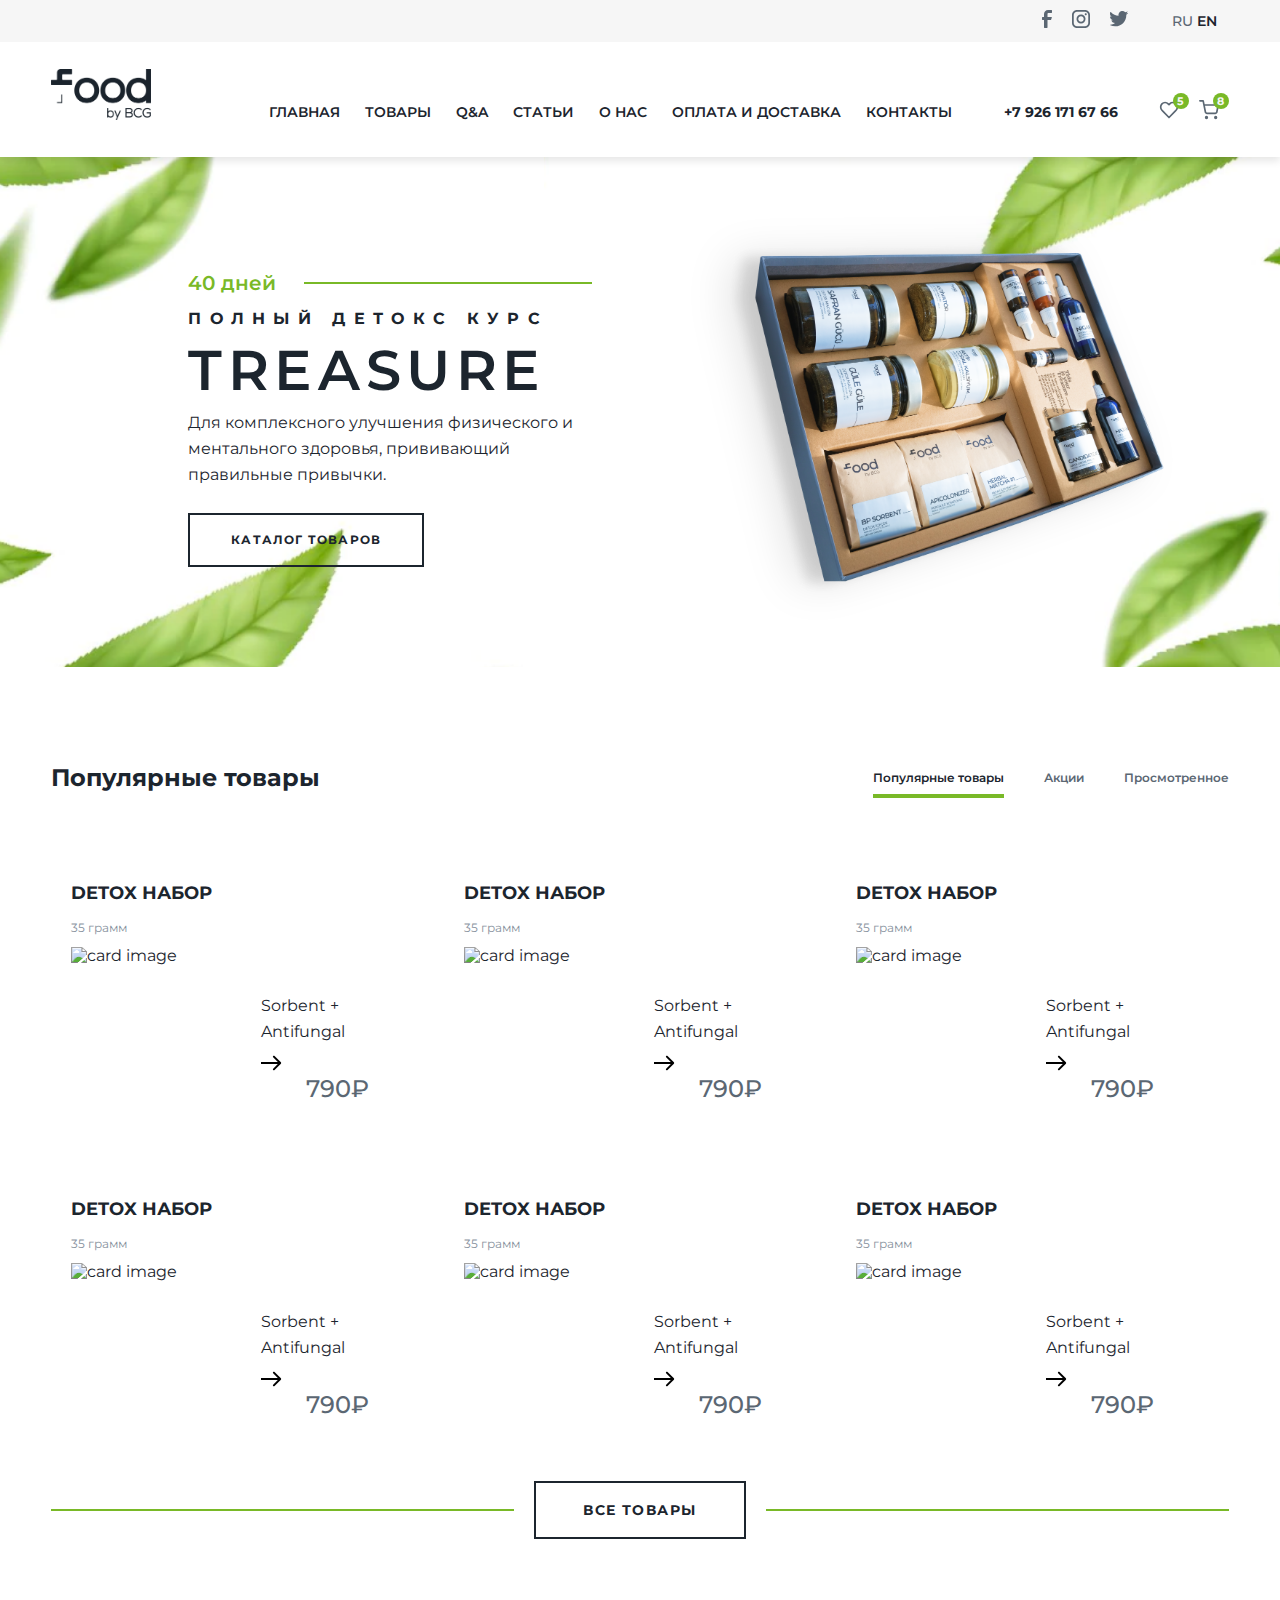
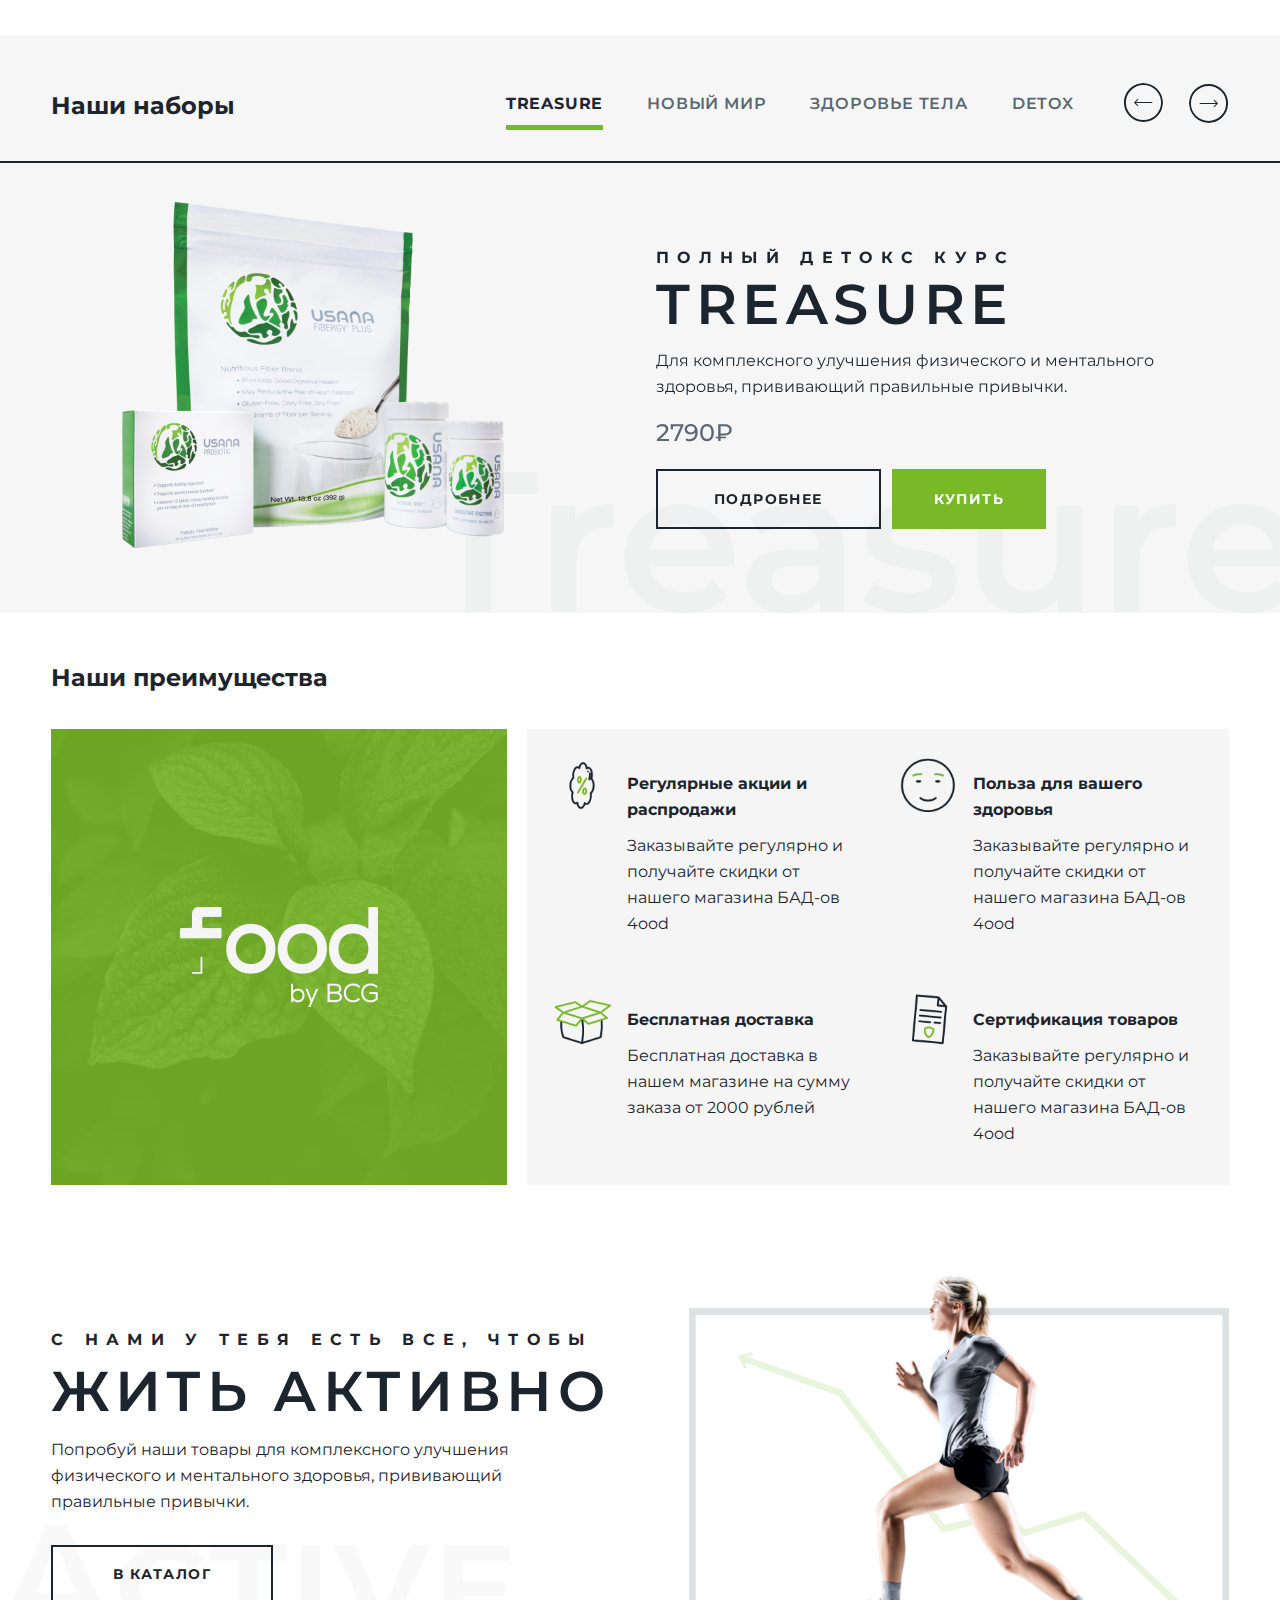
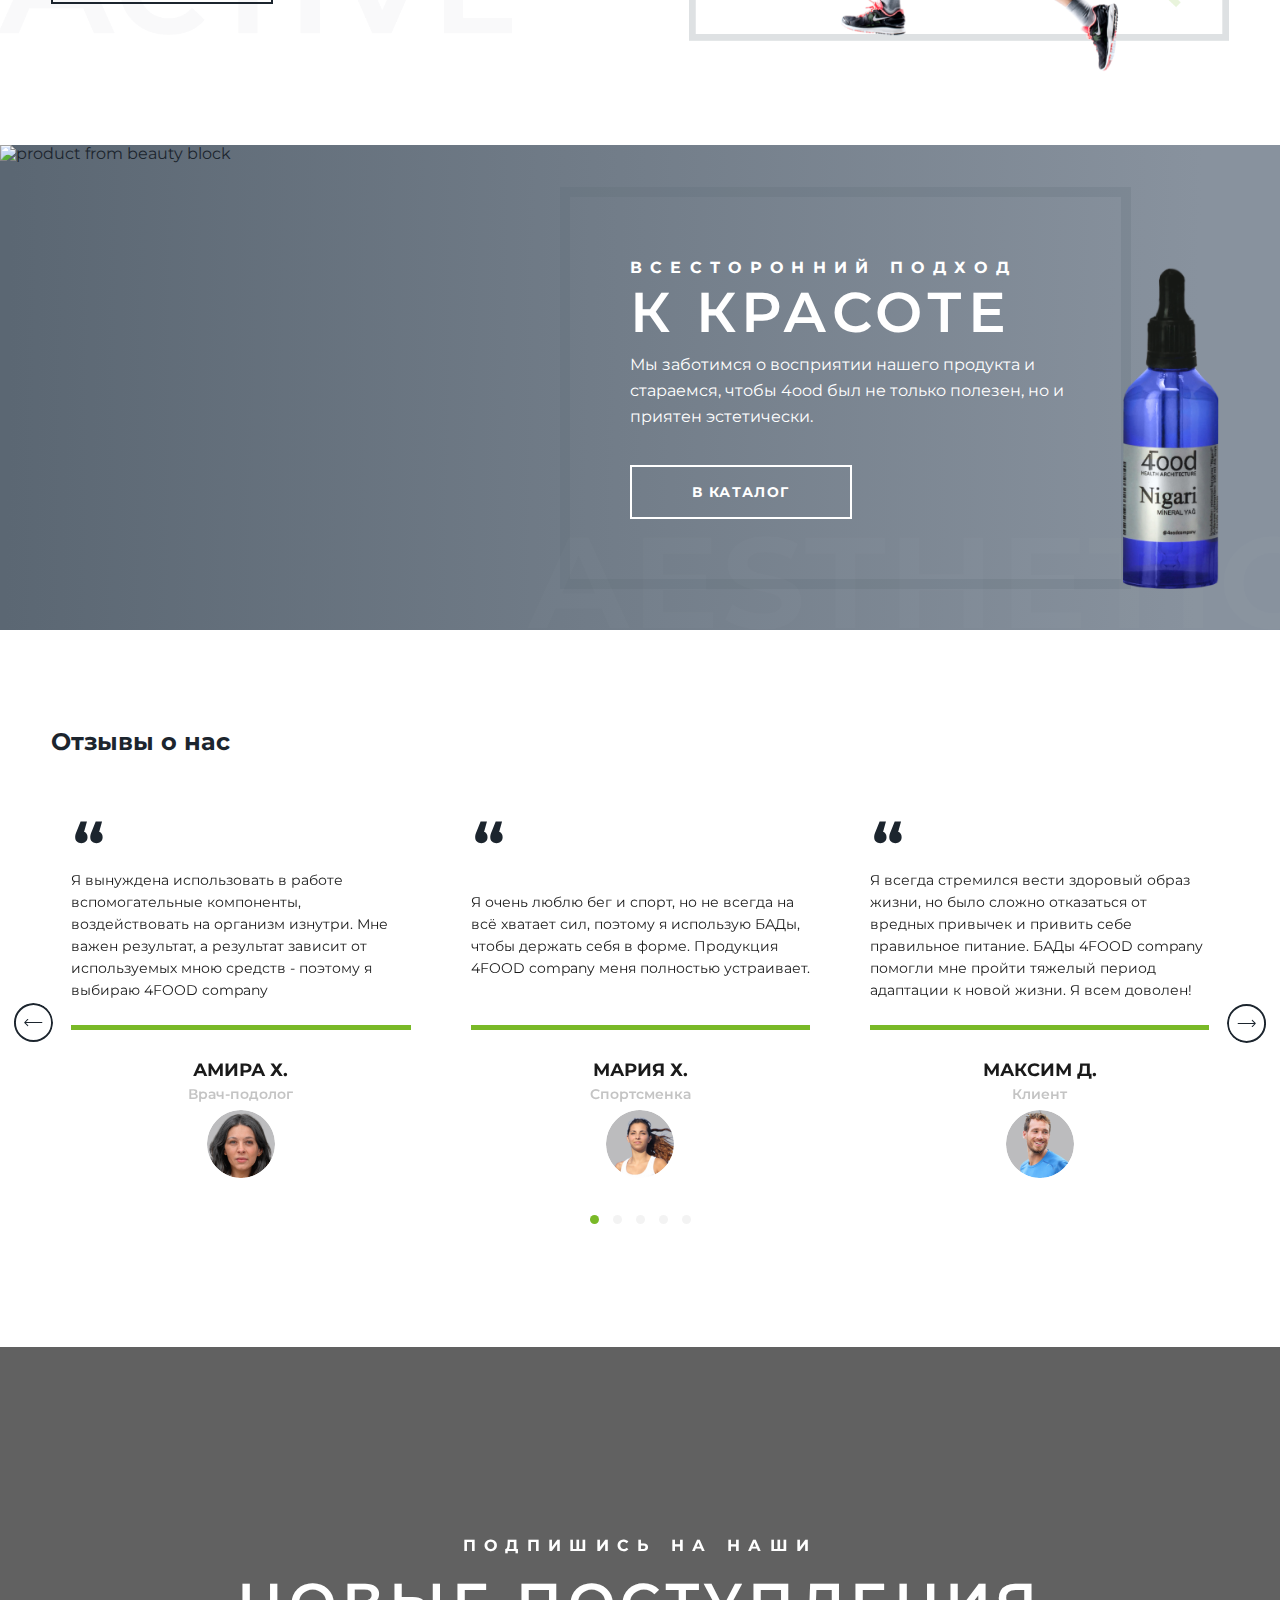
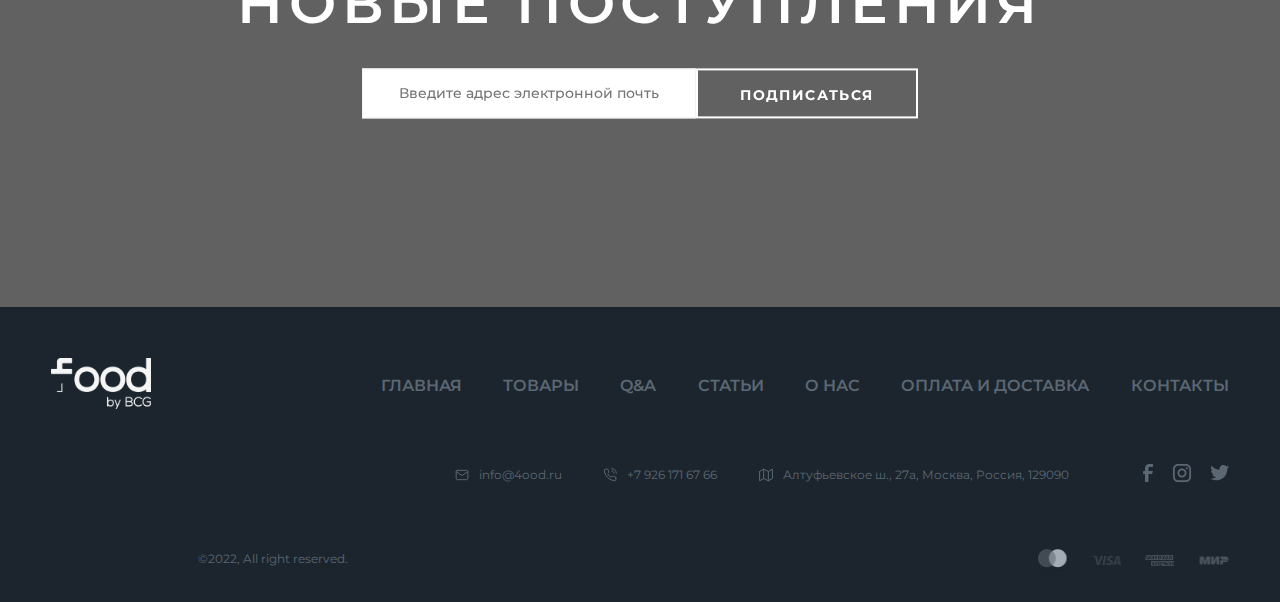
==== index.html @ f8eb6ac7 "Add files via upload" ====
<!DOCTYPE html>
<html lang="ru">

<head>
  <meta charset="UTF-8">
  <meta http-equiv="X-UA-Compatible" content="IE=edge">
  <meta name="viewport" content="width=device-width, initial-scale=1.0">
  <title>Food by BCG</title>
  <link rel="icon" href="img/icon-eco-food.png" type="image/png">
  <link rel="preconnect" href="https://fonts.googleapis.com">
  <link rel="preconnect" href="https://fonts.gstatic.com" crossorigin>
  <link href="https://fonts.googleapis.com/css2?family=Montserrat:wght@400;500;600;700&display=swap" rel="stylesheet">
  <link rel="stylesheet" href="css/swiper-bundle.min.css">
  <link rel="stylesheet" href="css/style.css">
  <link rel="stylesheet" href="css/simplebar.css">

  <!-- <script src="js/index.js" type="module"></script> -->
</head>

<body>
  <header class="header">

    <div class="header__top">
      <div class="container top-container">
        <div class="media-block">
          <a href="https://www.facebook.com">
            <img src="img/facebook-icon.svg" alt="facebook-icon" class="media-icon">
          </a>
          <a href="https://www.instagram.com">
            <img src="img/instagram-icon.svg" alt="instagram-icon" class="media-icon">
          </a>
          <a href="https://twitter.com">
            <img src="img/twitter-icon.svg" alt="twitter-icon" class="media-icon">
          </a>
        </div>

        <div class="lang-block">
          <span class="ru-lang">Ru</span>
          <span class="en-lang">EN</span>
        </div>
      </div>
    </div>
    <!-- /.header__top -->

    <div class="container header__bottom">
      <a href="./index.html" class="header__logo-link">
        <img src="img/logo.png" alt="Logo" class="header__logo">
      </a>

      <ul class="header__menu menu">
        <li class="menu__item">Главная</li>
        <li class="menu__item">Товары</li>
        <li class="menu__item">Q&A</li>
        <li class="menu__item">Статьи</li>
        <li class="menu__item">О нас</li>
        <li class="menu__item">Оплата и доставка</li>
        <li class="menu__item">Контакты</li>
      </ul>

      <a href="tel:+79261716766" class="header__number">+7 926 171 67 66</a>

      <div class="header__icon-block">
        <div class="notification-block">
          <span class="notification">5</span>
          <svg class="heart-icon" width="24" height="24">
            <use xlink:href="img/icons.svg#heart-icon"></use>
          </svg>
        </div>

        <div class="notification-block notif-cart">
          <span class="notification">8</span>
          <svg class="cart-icon" width="24" height="24">
            <use xlink:href="img/icons.svg#cart-icon"></use>
          </svg>

          <!-- cart-details were here -->
        </div>
      </div>
      <!-- /.header__bottom -->
    </div>

    <div class="cart-details">
      <div class="cart-wrapper">
        <div class="cart-details__header card-top">
          <div class="card-top__wrapper">
            <img src="img/cart-icon-black.svg" alt="Cart icon black">
            <h1 class="card-top__title">Корзина</h1>
          </div>
          <img src="img/close.svg" alt="Close button" class="card-top__close">
        </div>
        <!-- /.card-top -->
        <div class="cart-details__line"></div>
      </div>

      <div class="cart-details__list cart-list">

        <div class="cart-list__item cart-item">
          <div class="cart-container">
            <div class="img-text-wrapper">
              <div class="cart-item__image"><img src="img/cart-details-img.jpg" alt="selected product image">
              </div>
              <div class="cart-item__info">
                <div class="cart-text-wrapper">
                  <h2 class="cart-item__title">Detox набор</h2>
                  <h3 class="cart-item__text">Sorbent + Antifungal</h3>
                </div>
                <div class="cart-item__counter">
                  <button class="counter-button counter-minus"><img src="img/minus.svg" alt="minus"></button>
                  <span class="counter">1</span>
                  <button class="counter-button counter-plus"><img src="img/plus.svg" alt="plus"></button>
                </div>
              </div>
            </div>
            <div class="cart-item__block">
              <img src="img/wastebasket.svg" alt="wastebasket icon" class="delete-btn">
              <span class="cart-item__price">790₽</span>
            </div>
          </div>
        </div>

        <div class="cart-list__item cart-item">
          <div class="cart-container">
            <div class="img-text-wrapper">
              <div class="cart-item__image"><img src="img/cart-details-img.jpg" alt="selected product image">
              </div>
              <div class="cart-item__info">
                <div class="cart-text-wrapper">
                  <h2 class="cart-item__title">Вечерний чай Aksam detox</h2>
                  <h3 class="cart-item__text">Сбор на основе сенны, с мягким слабительным действием,
                    направленным
                    на
                    предотвращение вздутия и запоров.</h3>
                </div>
                <div class="cart-item__counter">
                  <button class="counter-button counter-minus"><img src="img/minus.svg" alt="minus"></button>
                  <span class="counter">1</span>
                  <button class="counter-button counter-plus"><img src="img/plus.svg" alt="plus"></button>
                </div>
              </div>
            </div>
            <div class="cart-item__block">
              <img src="img/wastebasket.svg" alt="wastebasket icon" class="delete-btn">
              <span class="cart-item__price">790₽</span>
            </div>
          </div>
        </div>

        <div class="cart-list__item cart-item">
          <div class="cart-container">
            <div class="img-text-wrapper">
              <div class="cart-item__image"><img src="img/cart-details-img.jpg" alt="selected product image">
              </div>
              <div class="cart-item__info">
                <div class="cart-text-wrapper">
                  <h2 class="cart-item__title">Detox набор</h2>
                  <h3 class="cart-item__text">Sorbent + Antifungal</h3>
                </div>
                <div class="cart-item__counter">
                  <button class="counter-button counter-minus"><img src="img/minus.svg" alt="minus"></button>
                  <span class="counter">1</span>
                  <button class="counter-button counter-plus"><img src="img/plus.svg" alt="plus"></button>
                </div>
              </div>
            </div>
            <div class="cart-item__block">
              <img src="img/wastebasket.svg" alt="wastebasket icon" class="delete-btn">
              <span class="cart-item__price">790₽</span>
            </div>
          </div>
        </div>

        <div class="cart-list__item cart-item">
          <div class="cart-container">
            <div class="img-text-wrapper">
              <div class="cart-item__image"><img src="img/cart-details-img.jpg" alt="selected product image">
              </div>
              <div class="cart-item__info">
                <div class="cart-text-wrapper">
                  <h2 class="cart-item__title">Detox набор</h2>
                  <h3 class="cart-item__text">Sorbent + Antifungal</h3>
                </div>
                <div class="cart-item__counter">
                  <button class="counter-button counter-minus"><img src="img/minus.svg" alt="minus"></button>
                  <span class="counter">1</span>
                  <button class="counter-button counter-plus"><img src="img/plus.svg" alt="plus"></button>
                </div>
              </div>
            </div>
            <div class="cart-item__block">
              <img src="img/wastebasket.svg" alt="wastebasket icon" class="delete-btn">
              <span class="cart-item__price">790₽</span>
            </div>
          </div>
        </div>

        <div class="cart-list__item cart-item">
          <div class="cart-container">
            <div class="img-text-wrapper">
              <div class="cart-item__image"><img src="img/cart-details-img.jpg" alt="selected product image">
              </div>
              <div class="cart-item__info">
                <div class="cart-text-wrapper">
                  <h2 class="cart-item__title">Detox набор</h2>
                  <h3 class="cart-item__text">Sorbent + Antifungal</h3>
                </div>
                <div class="cart-item__counter">
                  <button class="counter-button counter-minus"><img src="img/minus.svg" alt="minus"></button>
                  <span class="counter">1</span>
                  <button class="counter-button counter-plus"><img src="img/plus.svg" alt="plus"></button>
                </div>
              </div>
            </div>
            <div class="cart-item__block">
              <img src="img/wastebasket.svg" alt="wastebasket icon" class="delete-btn">
              <span class="cart-item__price">790₽</span>
            </div>
          </div>
        </div>

      </div>
      <!-- /.card-details__list -->

      <div class="cart-wrapper cart-bottom">
        <div class="cart-bottom__wrapper">
          <span class="cart-bottom__sum">Сумма</span>
          <span class="cart-bottom__sum-count">1580₽</span>
        </div>
        <button class="cart-bottom__btn order-btn">Оформить заказ</button>
        <button class="cart-bottom__btn cart-btn">Корзина</button>
        <div class="cart-bottom__note-wrapper">
          <img src="img/box-icon.svg" alt="box icon">
          <p class="cart-note">Добавьте товаров еще на <b>420₽</b> и Вам станет доступна <b>бесплатная
              доставка</b></p>
        </div>
      </div>

    </div>
    <!-- /.cart-details -->
  </header>

  <section class="top-banner">
    <div class="container">
      <div class="top-banner__container">
        <div class="top-banner__info banner-info">
          <div class="banner-info__wrapper">
            <div class="banner-info__days">40 дней</div>
            <div class="banner-info__line"></div>
          </div>
          <h2 class="banner-info__subtitle subtitle">Полный детокс курс</h2>
          <h1 class="banner-info__title main-title">TREASURE</h1>
          <p class="banner-info__descrip description">Для комплексного улучшения физического и ментального здоровья,
            прививающий
            правильные привычки.</p>
          <a href="#" class="banner-info__btn">Каталог товаров</a>
        </div>
        <div class="top-banner__image"></div>
      </div>
    </div>

  </section>
  <!-- /.top-banner -->

  <section class="products">
    <div class="container">
      <div class="products-title-wrapper">
        <h1 class="products__title title">Популярные товары</h1>

        <ul class="products__filter-list">
          <li class="filter-item filter-item_active">Популярные товары</li>
          <li class="filter-item">Акции</li>
          <li class="filter-item">Просмотренное</li>
        </ul>
      </div>
      <div class="products__card-block">

        <div class="card">
          <a href="./product-list.html" class="card__link"></a>
          <div class="card-title-wrapper">
            <div class="card__title">Detox набор</div>
            <div class="card__label">TOP</div>
          </div>
          <span class="weight">35 грамм</span>
          <div class="card-main-wrapper">
            <div class="card__image"><img src="img/cart-details-img.jpg" alt="card image"></div>
            <div class="card-descrip-wrapper">
              <span class="card__descrip">Sorbent + Antifungal</span>
              <svg class="product-arrow" width="21" height="16">
                <use xlink:href="img/icons.svg#product-arrow"></use>
              </svg>
              <span class="card__price price">790₽</span>
            </div>
          </div>
        </div>

        <div class="card">
          <a href="#" class="card__link"></a>
          <div class="card-title-wrapper">
            <div class="card__title">Detox набор</div>
            <div class="card__label">TOP</div>
          </div>
          <div>
            <div>
              <span class="weight">35 грамм</span>
              <div class="card-main-wrapper">
                <div class="card__image"><img src="img/cart-details-img.jpg" alt="card image"></div>
                <div class="card-descrip-wrapper">
                  <span class="card__descrip">Sorbent + Antifungal</span>
                  <svg class="product-arrow" width="21" height="16">
                    <use xlink:href="img/icons.svg#product-arrow"></use>
                  </svg>
                  <span class="card__price price">790₽</span>
                </div>
              </div>
            </div>
          </div>
        </div>

        <div class="card">
          <a href="#" class="card__link"></a>
          <div class="card-title-wrapper">
            <div class="card__title">Detox набор</div>
            <div class="card__label">TOP</div>
          </div>
          <div>
            <span class="weight">35 грамм</span>
            <div class="card-main-wrapper">
              <div class="card__image"><img src="img/cart-details-img.jpg" alt="card image"></div>
              <div class="card-descrip-wrapper">
                <span class="card__descrip">Sorbent + Antifungal</span>
                <svg class="product-arrow" width="21" height="16">
                  <use xlink:href="img/icons.svg#product-arrow"></use>
                </svg>
                <span class="card__price price">790₽</span>
              </div>
            </div>
          </div>
        </div>

        <div class="card">
          <a href="#" class="card__link"></a>
          <div class="card-title-wrapper">
            <div class="card__title">Detox набор</div>
            <div class="card__label">TOP</div>
          </div>
          <div>
            <span class="weight">35 грамм</span>
            <div class="card-main-wrapper">
              <div class="card__image"><img src="img/cart-details-img.jpg" alt="card image"></div>
              <div class="card-descrip-wrapper">
                <span class="card__descrip">Sorbent + Antifungal</span>
                <svg class="product-arrow" width="21" height="16">
                  <use xlink:href="img/icons.svg#product-arrow"></use>
                </svg>
                <span class="card__price price">790₽</span>
              </div>
            </div>
          </div>
        </div>

        <div class="card">
          <a href="#" class="card__link"></a>
          <div class="card-title-wrapper">
            <div class="card__title">Detox набор</div>
            <div class="card__label">TOP</div>
          </div>
          <div>
            <span class="weight">35 грамм</span>
            <div class="card-main-wrapper">
              <div class="card__image"><img src="img/cart-details-img.jpg" alt="card image"></div>
              <div class="card-descrip-wrapper">
                <span class="card__descrip">Sorbent + Antifungal</span>
                <svg class="product-arrow" width="21" height="16">
                  <use xlink:href="img/icons.svg#product-arrow"></use>
                </svg>
                <span class="card__price price">790₽</span>
              </div>
            </div>
          </div>
        </div>

        <div class="card">
          <a href="#" class="card__link"></a>
          <div class="card-title-wrapper">
            <div class="card__title">Detox набор</div>
            <div class="card__label">TOP</div>
          </div>
          <div>
            <span class="weight">35 грамм</span>
            <div class="card-main-wrapper">
              <div class="card__image"><img src="img/cart-details-img.jpg" alt="card image"></div>
              <div class="card-descrip-wrapper">
                <span class="card__descrip">Sorbent + Antifungal</span>
                <svg class="product-arrow" width="21" height="16">
                  <use xlink:href="img/icons.svg#product-arrow"></use>
                </svg>
                <span class="card__price price">790₽</span>
              </div>
            </div>
          </div>
        </div>
      </div>
      <!-- /.products__card-block -->

      <div class="link-wrapper">
        <div class="products__line"></div>
        <a href="#" class="products__all">Все товары</a>
        <div class="products__line"></div>
      </div>
    </div>
  </section>
  <!-- /.products -->

  <section class="sets">
    <div class="container">
      <div class="sets-title-wrapper">
        <div class="sets__title title">Наши наборы</div>

        <ul class="sets__filter-list">
          <li class="sets__filter-item sets__filter-item_active">TREASURE</li>
          <li class="sets__filter-item">Новый мир</li>
          <li class="sets__filter-item">Здоровье тела</li>
          <li class="sets__filter-item">Detox</li>
        </ul>

        <button class="sets__arrow sets__arrow_prev"></button>
        <button class="sets__arrow sets__arrow_next"></button>
      </div>
    </div>

    <div class="sets__line"></div>

    <div class="sets__swiper-wrapper">
      <div class="sets__slider swiper">
        <div class="swiper-wrapper">

          <div class="sets__item swiper-slide">
            <div class="sets__image"><img src="img/sets-slider-img-1.png" alt="slider image 1"></div>
            <div class="sets__descrip-wrapper">
              <h2 class="sets__subtitle subtitle">Полный детокс курс</h2>
              <h1 class="sets__title main-title">TREASURE</h1>
              <p class="sets__descrip description">Для комплексного улучшения физического и ментального здоровья,
                прививающий правильные привычки.</p>
              <span class="sets__price price">2790₽</span>
              <div class="sets__button-wrapper">
                <a href="#" class="sets__detail">Подробнее</a>
                <a href="#" class="sets__buy">Купить</a>
              </div>
            </div>
            <div class="sets__bcg-text bcg-text">Treasure</div>
          </div>

          <div class="sets__item swiper-slide">
            <div class="sets__image"><img src="img/sets-slider-img-2.png" alt="slider image 2"></div>
            <div class="sets__descrip-wrapper">
              <h2 class="sets__subtitle subtitle">Польза овощей</h2>
              <h1 class="sets__title main-title">Vitamins</h1>
              <p class="sets__descrip description">Овощи богаты калием, необходимым для нормального кровяного давления,
                витамины С и А помогают сохранить здоровье глаз, кожи, зубов и десен, противостоять инфекциям.</p>
              <span class="sets__price price">1500₽</span>
              <div class="sets__button-wrapper">
                <a href="#" class="sets__detail">Подробнее</a>
                <a href="#" class="sets__buy">Купить</a>
              </div>
            </div>
            <div class="sets__bcg-text bcg-text">Vitamins</div>
          </div>

          <div class="sets__item swiper-slide">
            <div class="sets__image"><img src="img/sets-slider-img-3.png" alt="slider image 3"></div>
            <div class="sets__descrip-wrapper">
              <h2 class="sets__subtitle subtitle">полезные салаты</h2>
              <h1 class="sets__title main-title">Salads</h1>
              <p class="sets__descrip description">Салаты для здорового питания и похудения.</p>
              <span class="sets__price price">1750₽</span>
              <div class="sets__button-wrapper">
                <a href="#" class="sets__detail">Подробнее</a>
                <a href="#" class="sets__buy">Купить</a>
              </div>
            </div>
            <div class="sets__bcg-text bcg-text">Salads</div>
          </div>

          <div class="sets__item swiper-slide">
            <div class="sets__image"><img src="img/sets-slider-img-4.png" alt="slider image 4"></div>
            <div class="sets__descrip-wrapper">
              <h2 class="sets__subtitle subtitle">Фруктовые смузи</h2>
              <h1 class="sets__title main-title">Smoothie</h1>
              <p class="sets__descrip description">Источник клетчатки, витаминов, макро- и микроэлементов.</p>
              <span class="sets__price price">1900₽</span>
              <div class="sets__button-wrapper">
                <a href="#" class="sets__detail">Подробнее</a>
                <a href="#" class="sets__buy">Купить</a>
              </div>
            </div>
            <div class="sets__bcg-text bcg-text">Smoothie</div>
          </div>

          <div class="sets__item swiper-slide">
            <div class="sets__image"><img src="img/sets-slider-img-5.png" alt="slider image 5"></div>
            <div class="sets__descrip-wrapper">
              <h2 class="sets__subtitle subtitle">Витаминные смузи</h2>
              <h1 class="sets__title main-title">Smoothie</h1>
              <p class="sets__descrip description">Источник клетчатки, витаминов, макро- и микроэлементов.</p>
              <span class="sets__price price">1900₽</span>
              <div class="sets__button-wrapper">
                <a href="#" class="sets__detail">Подробнее</a>
                <a href="#" class="sets__buy">Купить</a>
              </div>
            </div>
            <div class="sets__bcg-text bcg-text">Smoothie</div>
          </div>

        </div>
      </div>
    </div>
    <!-- /.sets__swiper-wrapper -->
  </section>
  <!-- /.sets -->

  <section class="benefits">
    <div class="container">
      <h1 class="benefits__title title">Наши преимущества</h1>
      <div class="benefits-content-wrapper">
        <img src="img/benefits-img.png" alt="benefits image" class="benefits__image">
        <div class="benefits__info">

          <div class="benefits__info-item">
            <img src="img/benefit-percent.gif" alt="percent gif" class="benefits__anim">
            <div class="benefits__descrip-wrapper">
              <h2 class="benefits__text benefits__text_bold">Регулярные акции и распродажи</h2>
              <p class="benefits__text">Заказывайте регулярно и получайте скидки от нашего магазина БАД-ов 4ood</p>
            </div>
          </div>

          <div class="benefits__info-item">
            <img src="img/benefit-emoji.gif" alt="emoji gif" class="benefits__anim">
            <div class="benefits__descrip-wrapper">
              <h2 class="benefits__text benefits__text_bold">Польза для вашего здоровья</h2>
              <p class="benefits__text">Заказывайте регулярно и получайте скидки от нашего магазина БАД-ов 4ood</p>
            </div>
          </div>

          <div class="benefits__info-item">
            <img src="img/benefit-box.gif" alt="box gif" class="benefits__anim">
            <div class="benefits__descrip-wrapper">
              <h2 class="benefits__text benefits__text_bold">Бесплатная доставка</h2>
              <p class="benefits__text">Бесплатная доставка в нашем магазине на сумму заказа от 2000 рублей</p>
            </div>
          </div>

          <div class="benefits__info-item">
            <img src="img/benefit-certif.gif" alt="certif gif" class="benefits__anim">
            <div class="benefits__descrip-wrapper">
              <h2 class="benefits__text benefits__text_bold">Сертификация товаров</h2>
              <p class="benefits__text">Заказывайте регулярно и получайте скидки от нашего магазина БАД-ов 4ood</p>
            </div>
          </div>

        </div>
      </div>
    </div>
  </section>
  <!-- /.benefits -->

  <section class="sport">
    <div class="container">
      <div class="sport__content-wrapper">
        <div class="sport__info-wrapper">
          <h2 class="sport__subtitle subtitle">с нами у тебя есть все, чтобы</h2>
          <h1 class="sport__title main-title">Жить активно</h1>
          <div class="sport__description description">Попробуй наши товары для комплексного улучшения физического и
            ментального здоровья, прививающий правильные привычки.</div>
          <a href="#" class="sport__link">В каталог</a>
        </div>
        <img src="img/sport-image.png" alt="" class="sport__image">
      </div>
    </div>
    <!-- <div class="sport__bcg-text bcg-text">Active</div> -->
    <img src="img/Active.png" alt="bcg text" class="sport__bcg-text">
  </section>
  <!-- /.sport -->
  <section class="beauty">
    <img class="beauty__image" src="img/beauty-image.png" alt="product from beauty block">
    <div class="beauty__content-wrapper">

      <div class="beauty__content">
        <h2 class="beauty__subtitle subtitle">Всесторонний подход</h2>
        <h1 class="beauty__title main-title">к красоте</h1>
        <div class="beauty__description description">Мы заботимся о восприятии нашего продукта и стараемся, чтобы 4ood
          был
          не только полезен, но и приятен эстетически.</div>
        <a href="#" class="beauty__link">В каталог</a>
        <img class="beauty__bottle-image" src="img/beauty-bottle.png" alt="bottle image">

      </div>
    </div>
    <!-- <img class="beauty__bottle-image" src="img/beauty-bottle.png" alt="bottle image"> -->
    <img src="img/beauty-bcg-text.png" alt="background text" class="beauty__bcg-text">
  </section>
  <!-- /.beauty -->

  <section class="reviews">
    <div class="container">
      <h1 class="reviews__title title">Отзывы о нас</h1>
      <div class="reviews-swiper swiper">
        <div class="reviews__wrapper swiper-wrapper">

          <div class="reviews__item swiper-slide">
            <div class="reviews__text description">Я вынуждена использовать в работе вспомогательные компоненты,
              воздействовать
              на организм изнутри. Мне важен результат, а результат зависит от используемых мною средств - поэтому я
              выбираю 4FOOD company</div>
            <div class="reviews__line"></div>
            <div class="reviews__person-info">
              <div class="reviews__person-name">Амира Х.</div>
              <div class="reviews__person-status">Врач-подолог</div>
              <div class="reviews__person-photo"><img src="img/reviews-doctor.png" alt="photo of the doctor"></div>
            </div>
          </div>

          <div class="reviews__item swiper-slide">
            <div class="reviews__text description">Я очень люблю бег и спорт, но не всегда на всё хватает сил, поэтому я
              использую БАДы, чтобы держать себя в форме. Продукция 4FOOD company меня полностью устраивает.</div>
            <div class="reviews__line"></div>
            <div class="reviews__person-info">
              <div class="reviews__person-name">Мария Х.</div>
              <div class="reviews__person-status">Спортсменка</div>
              <div class="reviews__person-photo"><img src="img/reviews-sportswoman.png" alt="photo of the sportswoman">
              </div>
            </div>
          </div>

          <div class="reviews__item swiper-slide">
            <div class="reviews__text description">Я всегда стремился вести здоровый образ жизни, но было сложно
              отказаться от вредных привычек и привить себе правильное питание. БАДы 4FOOD company помогли мне пройти
              тяжелый период адаптации к новой жизни. Я всем доволен!</div>
            <div class="reviews__line"></div>
            <div class="reviews__person-info">
              <div class="reviews__person-name">Максим Д.</div>
              <div class="reviews__person-status">Клиент</div>
              <div class="reviews__person-photo"><img src="img/reviews-client.png" alt="photo of the client 1"></div>
            </div>
          </div>

          <div class="reviews__item swiper-slide">
            <div class="reviews__text description"> Я всегда стремился вести здоровый образ жизни, с продуктами от 4FOOD
              company я наконец-то могу это делать</div>
            <div class="reviews__line"></div>
            <div class="reviews__person-info">
              <div class="reviews__person-name">Дмитрий Х.</div>
              <div class="reviews__person-status">Клиент</div>
              <div class="reviews__person-photo"><img src="img/reviews-client-2.jpg" alt="photo of the client 2"></div>
            </div>
          </div>

          <div class="reviews__item swiper-slide">
            <div class="reviews__text description">Я стремлюсь вести здоровый образ жизни и в этом мне очнь помогает
              4FOOD
            </div>
            <div class="reviews__line"></div>
            <div class="reviews__person-info">
              <div class="reviews__person-name">Виктория Х.</div>
              <div class="reviews__person-status">Клиент</div>
              <div class="reviews__person-photo"><img src="img/reviews-client-3.jpg" alt="photo of the client 3"></div>
            </div>
          </div>

        </div>
        <div class="reviews-pagination swiper-pagination"></div>
      </div>
    </div>
    <button class="reviews__arrow reviews__arrow_prev"></button>
    <button class="reviews__arrow reviews__arrow_next"></button>
  </section>
  <!-- /.reviews -->

  <section class="subscription">
    <div class="subscription__parallax"></div>

    <div class="subscription__wrapper">
      <h2 class="subscription__subtitle subtitle">Подпишись на наши</h2>
      <h1 class="subscription__title main-title">новые поступления</h1>
      <form class="subscription__form sub-form" action="#">
        <input class="sub-form__input" placeholder="Введите адрес электронной почты" type="text" aria-required="true">
        <button class="sub-form__button" type="submit">Подписаться</button>
      </form>
    </div>

  </section>
  <!-- /.subscription -->

  <footer class="footer">
    <div class="container">
      <div class="footer__top-wrapper">
        <a href="#" class="footer__logo-link">
          <img src="img/footer-logo.png" alt="Logo" class="footer__logo">
        </a>
        <ul class="footer__menu menu">
          <li class="menu__item">Главная</li>
          <li class="menu__item">Товары</li>
          <li class="menu__item">Q&A</li>
          <li class="menu__item">Статьи</li>
          <li class="menu__item">О нас</li>
          <li class="menu__item">Оплата и доставка</li>
          <li class="menu__item">Контакты</li>
        </ul>
      </div>

      <div class="footer__middle-wrapper">
        <ul class="footer__contact-block">
          <li class="footer__item">
            <img class="footer__icon" src="img/mail-icon.svg" alt="footer mail icon">
            <a href="mailto:info@4ood.ru" class="footer__link">info@4ood.ru</a>
          </li>
          <li class="footer__item">
            <img class="footer__icon" src="img/phone-icon.svg" alt="footer phone icon">
            <a href="tel:+79261716766" class="footer__link">+7 926 171 67 66</a>
          </li>
          <li class="footer__item">
            <img class="footer__icon" src="img/map-icon.svg" alt="footer map icon">
            <span class="footer__adress">Алтуфьевское ш., 27а, Москва, Россия, 129090</span>
          </li>
        </ul>
        <div class="media-block media-block_margin">
          <a href="https://www.facebook.com">
            <img src="img/facebook-icon.svg" alt="facebook-icon" class="media-icon">
          </a>
          <a href="https://www.instagram.com">
            <img src="img/instagram-icon.svg" alt="instagram-icon" class="media-icon">
          </a>
          <a href="https://twitter.com">
            <img src="img/twitter-icon.svg" alt="twitter-icon" class="media-icon">
          </a>
        </div>
      </div>

      <div class="footer__bottom-wrapper">
        <span class="footer__copyright">©2022, All right reserved.</span>
        <img src="img/card-block.jpg" alt="cards block" class="footer__card-block">
      </div>
    </div>
  </footer>
  <!-- /.footer -->

  <script src="js/simplebar.min.js"></script>
  <!-- <script src="js/jquery-3.6.1.min.js"></script> -->
  <script src="js/simpleParallax.min.js"></script>

  <script src="js/index.js" type="module"></script>
</body>

</html>
---- css/style.css ----
/*! normalize.css v8.0.1 | MIT License | github.com/necolas/normalize.css */html{line-height:1.15;-webkit-text-size-adjust:100%}body{margin:0}main{display:block}h1{font-size:2em;margin:.67em 0}hr{box-sizing:content-box;height:0;overflow:visible}pre{font-family:monospace,monospace;font-size:1em}a{background-color:rgba(0,0,0,0)}abbr[title]{border-bottom:none;text-decoration:underline;text-decoration:underline dotted}b,strong{font-weight:bolder}code,kbd,samp{font-family:monospace,monospace;font-size:1em}small{font-size:80%}sub,sup{font-size:75%;line-height:0;position:relative;vertical-align:baseline}sub{bottom:-0.25em}sup{top:-0.5em}img{border-style:none}button,input,optgroup,select,textarea{font-family:inherit;font-size:100%;line-height:1.15;margin:0}button,input{overflow:visible}button,select{text-transform:none}button,[type=button],[type=reset],[type=submit]{-webkit-appearance:button}button::-moz-focus-inner,[type=button]::-moz-focus-inner,[type=reset]::-moz-focus-inner,[type=submit]::-moz-focus-inner{border-style:none;padding:0}button:-moz-focusring,[type=button]:-moz-focusring,[type=reset]:-moz-focusring,[type=submit]:-moz-focusring{outline:1px dotted ButtonText}fieldset{padding:.35em .75em .625em}legend{box-sizing:border-box;color:inherit;display:table;max-width:100%;padding:0;white-space:normal}progress{vertical-align:baseline}textarea{overflow:auto}[type=checkbox],[type=radio]{box-sizing:border-box;padding:0}[type=number]::-webkit-inner-spin-button,[type=number]::-webkit-outer-spin-button{height:auto}[type=search]{-webkit-appearance:textfield;outline-offset:-2px}[type=search]::-webkit-search-decoration{-webkit-appearance:none}::-webkit-file-upload-button{-webkit-appearance:button;font:inherit}details{display:block}summary{display:list-item}template{display:none}[hidden]{display:none}*{box-sizing:border-box}body{font-family:"Montserrat",sans-serif;color:#1c252e}img,svg{max-width:100%;height:auto;max-height:100%}button{cursor:pointer;background-color:rgba(0,0,0,0);border:0}a{text-decoration:none;color:inherit}ul{padding:0;list-style:none;margin:0}h1,h2,h3,p{margin:0}.container{margin:0 auto}.title{font-style:normal;font-weight:700;font-size:32px;line-height:90px;color:#1c252e}.subtitle{font-weight:700;font-size:16px;line-height:22px;letter-spacing:.68em;text-transform:uppercase;color:#1c252e}.main-title{font-weight:600;font-size:64px;line-height:120%;letter-spacing:.1em;text-transform:uppercase;color:#1c252e}.description{font-style:normal;font-weight:400;font-size:16px;line-height:26px;color:#1c252e}.price{font-weight:500;font-size:24px;line-height:36px;color:#5b6773;align-self:end}.bcg-text{font-weight:600;font-size:268px;line-height:90px;color:rgba(91,103,115,.4);opacity:.1;z-index:-1}.header{position:relative;box-shadow:0px 4px 8px rgba(0,0,0,.1)}.header__bottom{display:flex;align-items:center;justify-content:space-between;padding:27px 0 33px}.header__logo{width:130px;height:66px;transition:transform .5s}.header__logo:hover{transform:scale(1.1)}.header__menu{font-weight:600;font-size:14px;line-height:24px;text-transform:uppercase;display:flex;max-width:818px;width:100%;justify-content:space-between;align-self:end;margin-left:200px;margin-right:144px}.header__menu li{cursor:pointer}.header__menu li:hover{color:#79b927}.header__number{align-self:end;font-weight:700;font-size:16px;line-height:24px;text-transform:uppercase}.header__number:hover{color:#79b927}.header__icon-block{display:flex;justify-content:space-between;max-width:80px;width:100%;align-self:end;margin-left:81px}.header__top{background-color:#f6f6f6}.notification-block{position:relative;margin-right:10px;cursor:pointer}.notification{position:absolute;display:flex;align-items:center;justify-content:center;background:#79b927;width:16px;height:16px;border-radius:50%;font-weight:700;font-size:11px;line-height:22px;color:#f6f6f6;top:-5px;right:-9px}.top-container{display:flex;align-items:center;justify-content:end;padding:9px 12px}.media-block{display:flex;justify-content:space-between;align-items:center;max-width:86px;width:100%;margin-right:113px}.lang-block{font-size:14px;line-height:24px;text-transform:uppercase}.ru-lang{font-weight:500;color:#5b6773}.en-lang{font-weight:600;color:#1c252e}.cart-details{display:none;position:absolute;width:328px;height:880px;padding:28px 0 36px;right:88px;top:calc(100% - 1px);box-shadow:0px 4px 20px rgba(0,0,0,.12);background:#fff;z-index:2}.cart-details__line{width:130px;height:4px;background-color:#d9d9d9;margin:10px 0 36px}.cart-details_open{display:block}.card-top{display:flex;align-items:center;justify-content:space-between}.card-top__title{font-weight:800;font-size:16px;line-height:163.69%;text-transform:uppercase;color:#010101;margin-left:9px}.card-top__wrapper{display:flex;justify-content:start}.card-top__close{cursor:pointer}.cart-list{height:512px}.cart-list__track{position:absolute;right:0;bottom:0;top:0;overflow:hidden;width:6px;z-index:1}.cart-list__scrollbar{background-color:#f6f6f6;border-radius:4px}.cart-list__item{padding-bottom:26px}.cart-list__item:not(:last-child){margin-bottom:25px}.cart-item{border-bottom:1px solid #f6f6f6}.cart-item__image{height:60px;width:60px;object-fit:cover;margin-top:6px;margin-right:17px}.cart-item__image>img{width:100%;height:100%;transform:rotate(90deg)}.cart-item__title{font-weight:800;font-size:12px;line-height:120%;text-transform:uppercase;color:#010101;max-width:147px}.cart-item__text{font-weight:400;font-size:12px;line-height:24px;color:#1c252e;text-overflow:ellipsis;overflow:hidden;white-space:nowrap;max-width:162px}.cart-item__counter{display:flex;align-items:center;justify-content:space-between;max-height:24px;max-width:77px}.cart-item__price{font-weight:800;font-size:13px;line-height:200%;color:#79b927}.cart-item__block{display:flex;flex-direction:column;align-items:end;justify-content:space-between}.cart-item__info{margin-top:6px}.counter{width:34px;border:1px solid #d9d9d9;font-weight:700;font-size:14px;line-height:22px;text-align:center;color:#383838}.counter-button{height:17px;width:17px;padding:0}.delete-btn{height:30px;width:30px;cursor:pointer}.cart-container{display:flex;justify-content:space-between;padding-right:23px;padding-left:36px}.cart-wrapper{padding-right:23px;padding-left:36px}.cart-text-wrapper{display:flex;flex-direction:column;justify-content:space-between;height:60px;margin-bottom:16px}.img-text-wrapper{display:flex}.cart-bottom__sum{display:block;font-weight:800;font-size:18px;line-height:200%;text-transform:uppercase;color:#000}.cart-bottom__sum-count{font-weight:800;font-size:20px;line-height:200%;color:#79b927}.cart-bottom__wrapper{display:flex;align-items:center;justify-content:space-between;margin-bottom:26px}.cart-bottom__btn{font-weight:700;line-height:24px;letter-spacing:.1em;text-transform:uppercase;color:#1c252e;width:100%}.cart-bottom__note-wrapper{display:flex;align-items:start}.cart-bottom__note-wrapper>img{margin-top:5px;margin-right:5px}.order-btn{font-size:16px;border:2px solid #1c252e;padding:19px 2px;margin-bottom:6px}.cart-btn{font-size:12px;padding:6px 1px;border:2px solid #f6f6f6;margin-bottom:16px}.cart-note{font-weight:500;font-size:11px;line-height:200%;color:#000}.top-banner{height:580px;width:100%;background-image:url("../img/leaves.png");background-repeat:no-repeat;background-size:cover;background-position:center}.top-banner__container{display:flex;align-items:center;justify-content:space-between;padding:24px 220px 36px 162px}.top-banner__info{max-width:404px;padding-top:40px}.top-banner__image{width:644px;height:520px;background-image:url("../img/box.png");background-repeat:no-repeat;background-size:cover;filter:drop-shadow(-23px 2px 20px rgba(0, 0, 0, 0.12))}.banner-info__wrapper{display:flex;align-items:center;justify-content:space-between}.banner-info__days{font-weight:600;font-size:20px;line-height:50px;color:#79b927}.banner-info__line{height:2px;width:288px;background-color:#79b927}.banner-info__descrip{margin-bottom:25px}.banner-info__btn{display:block;font-weight:700;font-size:12px;line-height:24px;letter-spacing:.1em;text-transform:uppercase;color:#1c252e;padding:13px 4px;width:236px;border:2px solid #1c252e;text-align:center}.banner-info__btn:hover{color:#fff;background-color:#79b927;border:2px solid #79b927}.banner-info__subtitle{margin-bottom:7px}.banner-info__title{margin-bottom:6px}.products{padding:96px 0 96px}.products__title{padding-bottom:8px}.products__filter-list{display:flex;align-items:center;justify-content:space-between;max-width:412px}.products__card-block{display:grid;grid-template-columns:repeat(auto-fill, minmax(488px, 1fr));row-gap:32px;margin-bottom:40px}.products__all{font-weight:700;font-size:16px;line-height:24px;letter-spacing:.1em;color:#1c252e;text-transform:uppercase;text-align:center;padding:19px 10px;border:2px solid #1c252e}.products__all:hover{color:#fff;background-color:#79b927;border:2px solid #79b927}.products__line{height:2px;background:#79b927}.products__item{display:block}.filter-item{font-weight:600;font-size:14px;line-height:24px;color:#5b6773;padding-bottom:8px;cursor:pointer}.filter-item:not(:last-child){margin-right:40px}.filter-item:hover{color:#79b927}.filter-item_active{color:#1c252e;padding-bottom:4px;border-bottom:4px solid #79b927}.products-title-wrapper{display:flex;align-items:center;justify-content:space-between;margin-bottom:40px}.card{position:relative;display:flex;flex-direction:column;justify-content:space-between;width:488px;height:361px;padding:40px 22px 18px 20px;cursor:pointer}.card:hover{background:#f4f4f4;outline:5px solid #79b927}.card:hover .product-arrow{fill:#79b927}.card__link{position:absolute;top:0;right:0;bottom:0;left:0;z-index:1}.card__title{font-weight:700;font-size:18px;line-height:24px;text-transform:uppercase;color:#1c252e}.card__label{display:flex;justify-content:center;align-items:center;width:58px;height:24px;font-weight:700;font-size:12px;text-transform:uppercase;color:#fff}.card__label_top{background-color:#79b927}.card__label_sale{background-color:#eb5757}.card__label_new{background-color:#1c252e}.card__image{width:244px;height:228px}.card__image img{width:100%;height:100%;object-fit:cover;overflow:hidden}.card__descrip{font-weight:400;font-size:16px;line-height:26px;color:#1c252e;padding-bottom:20px}.card-title-wrapper{display:flex;align-items:start;justify-content:space-between}.weight{display:block;font-weight:400;font-size:12px;line-height:24px;color:#88929e;margin-top:11px;margin-bottom:7px}.card-main-wrapper{display:grid;grid-template-columns:244px 1fr;column-gap:21px}.card-descrip-wrapper{display:flex;flex-direction:column;justify-content:space-between;padding-top:100px}.link-wrapper{display:grid;align-items:center;grid-template-columns:1fr 14% 1fr;column-gap:20px}.product-arrow{width:21px;height:16px;fill:#000}.sets-title-wrapper{position:relative;display:flex;align-items:center;justify-content:space-between;margin-bottom:40px}.sets{padding-top:56px;background-color:#f6f6f6}.sets__subtitle{margin-bottom:2px}.sets__title{margin-bottom:10px}.sets__filter-list{display:flex;align-items:center;justify-content:space-between;max-width:636px;margin-right:155px}.sets__filter-item{font-weight:600;font-size:18px;line-height:24px;letter-spacing:.05em;text-transform:uppercase;color:#5b6773;padding-bottom:14px;cursor:pointer}.sets__filter-item:not(:last-child){margin-right:49px}.sets__filter-item_active{font-weight:700;color:#1c252e;padding-bottom:9px;border-bottom:5px solid #79b927}.sets__filter-item:hover{color:#79b927}.sets__arrow{position:absolute;display:block;height:40px;width:40px;border-radius:50%;background-image:url("../img/slider-arrow.svg");background-position:center;background-size:contain;background-repeat:no-repeat;z-index:3;top:18px}.sets__arrow_prev{transform:rotate(180deg);right:66px}.sets__arrow_next{right:0}.sets__arrow:hover{background-image:url("../img/slider-arrow-hover.svg")}.sets__image{width:947px;height:600px}.sets__image>img{display:block;margin:0 auto;overflow:hidden;object-fit:contain}.sets__descrip{margin-bottom:15px}.sets__detail{display:block;font-weight:700;font-size:14px;line-height:24px;letter-spacing:.1em;color:#1c252e;text-transform:uppercase;text-align:center;padding:16px 56px;border:2px solid #1c252e;margin-right:11px}.sets__detail:hover{color:#fff;background-color:#79b927;border:2px solid #79b927}.sets__buy{display:block;font-weight:700;font-size:14px;line-height:24px;letter-spacing:.1em;text-transform:uppercase;text-align:center;color:#fff;background-color:#79b927;padding:16px 40px;border:2px solid #79b927}.sets__buy:hover{background-color:#5b6773;border:2px solid #5b6773}.sets__descrip-wrapper{display:flex;flex-direction:column;max-width:404px}.sets__item{position:relative;display:grid;align-items:center;grid-template-columns:1fr 1fr;column-gap:32px;overflow:hidden}.sets__price{margin-bottom:18px;align-self:start}.sets__button-wrapper{display:flex;align-items:center;justify-content:start}.sets__bcg-text{position:absolute;bottom:52px;right:22px}.sets__line{height:2px;width:100%;background-color:#1c252e}.benefits{padding:14px 0 100px}.benefits__title{margin-bottom:36px}.benefits__image{width:456px;height:456px}.benefits__info{width:100%;display:grid;grid-template-columns:1fr 1fr;column-gap:70px;row-gap:62px;padding:54px 67px 55px 102px;background:#f5f5f5;margin-left:32px}.benefits__info-item{display:flex;align-items:start}.benefits__descrip-wrapper{margin-left:10px;padding-top:22px}.benefits__anim{width:80px;height:80px}.benefits__text{font-weight:400;font-size:16px;line-height:26px;color:#1c252e;max-width:297px}.benefits__text_bold{font-weight:700;margin-bottom:10px}.benefits-content-wrapper{display:flex;justify-content:start}.sport{position:relative;max-height:700px}.sport__subtitle{margin-bottom:7px}.sport__title{margin-bottom:12px}.sport__description{margin-bottom:48px}.sport__link{display:block;max-width:222px;font-weight:700;font-size:14px;line-height:24px;letter-spacing:.1em;text-transform:uppercase;color:#1c252e;padding-top:15px;padding-bottom:16px;text-align:center;border:2px solid #1c252e}.sport__link:hover{color:#fff;background-color:#79b927;border:2px solid #79b927}.sport__image{max-width:811px}.sport__content-wrapper{display:flex;align-items:center;justify-content:space-between}.sport__info-wrapper{max-width:640px}.sport__bcg-text{position:relative;width:907px;left:0;bottom:282px;z-index:-1}.beauty{position:relative;display:flex;align-items:center;justify-content:start;background:linear-gradient(270.74deg, #88929E 6.57%, #5B6773 99.08%)}.beauty__image{width:782px;height:624px;object-fit:cover;overflow:hidden;z-index:1}.beauty__content{position:relative;max-width:780px;border:10px solid rgba(91,103,115,.2);text-align:left;padding:132px 60px 85px 140px}.beauty__content-wrapper{padding-left:38px;padding-right:116px}.beauty__link{display:block;max-width:222px;font-weight:700;font-size:14px;line-height:24px;letter-spacing:.1em;text-transform:uppercase;color:#fff;padding-top:13px;padding-bottom:13px;text-align:center;border:2px solid #fff}.beauty__link:hover{color:#fff;background-color:#79b927;border:2px solid #79b927}.beauty__title{color:#fff;margin-bottom:6px}.beauty__subtitle{color:#fff}.beauty__description{color:#fff;margin-bottom:35px}.beauty__bcg-text{position:absolute;max-width:1472px;right:0;bottom:0}.beauty__bottle-image{position:absolute;width:115px;right:-115px;bottom:-10px}.reviews{position:relative;padding:97px 0 109px}.reviews__title{margin-bottom:36px}.reviews__item{position:relative;padding:50px 34px 42px 24px;height:440px}.reviews__item::before{position:absolute;content:"";height:26px;width:30px;left:24px;top:8px;background-image:url(../img/quote.svg);background-repeat:no-repeat}.reviews__text{display:flex;align-items:center;height:170px;overflow-y:auto;color:#1a1a1a;margin-bottom:18px}.reviews__text::-webkit-scrollbar-track{border-radius:4px}.reviews__text::-webkit-scrollbar{width:6px}.reviews__text::-webkit-scrollbar-thumb{border-radius:4px}.reviews__text:hover::-webkit-scrollbar-thumb{background:#d9d9d9}.reviews__line{height:5px;background-color:#79b927;margin-bottom:44px}.reviews__person-info{text-align:center}.reviews__person-name{font-weight:700;font-size:18px;line-height:24px;text-transform:uppercase;color:#1a1a1a}.reviews__person-status{font-weight:600;font-size:14px;line-height:24px;color:#c4c4c4;margin-bottom:4px}.reviews__person-photo{width:68px;height:68px;margin:0 auto}.reviews__person-photo img{border-radius:50%;object-fit:cover}.reviews__arrow{position:absolute;display:block;height:40px;width:40px;border-radius:50%;background-image:url("../img/slider-arrow.svg");background-position:center;background-size:contain;background-repeat:no-repeat;z-index:3;top:54%}.reviews__arrow_prev{transform:rotate(180deg);left:5%}.reviews__arrow_next{right:5%}.reviews__arrow:hover{background-image:url("../img/slider-arrow-hover.svg")}.reviews__wrapper{margin-bottom:48px}.reviews-swiper{max-width:1594px}.reviews-pagination .swiper-pagination-bullet{height:11px;width:11px;margin-left:0;background-color:#c4c4c4}.reviews-pagination .swiper-pagination-bullet:not(:last-child){margin-right:13px}.reviews-pagination .swiper-pagination-bullet-active{background-color:#79b927}.subscription{position:relative;min-height:660px}.subscription__parallax{position:relative;min-height:660px;height:100%;width:100%;background-image:url("../img/subscription-image.jpg");background-position:center;background-size:cover;background-repeat:no-repeat}.subscription__parallax::after{position:absolute;content:"";top:0;right:0;left:0;bottom:0;width:100%;height:100%;background:linear-gradient(0deg, rgba(0, 0, 0, 0.62), rgba(0, 0, 0, 0.62))}.subscription__title{margin-top:13px;margin-bottom:31px;color:#fff}.subscription__subtitle{color:#fff}.subscription__wrapper{position:absolute;top:50%;left:50%;display:flex;flex-direction:column;align-items:center;min-width:920px;transform:translate(-50%, -50%)}.sub-form{max-width:556px;height:50px;display:flex}.sub-form__input{width:334px;height:100%;padding:13px 36px;border:1px solid #f4f1f1;font-weight:500;font-size:14px;line-height:24px;color:#5b6773}.sub-form__button{width:222px;height:100%;padding-top:13px;padding-bottom:13px;font-weight:700;font-size:14px;line-height:24px;letter-spacing:.1em;text-transform:uppercase;color:#fff;background:rgba(0,0,0,0);border:2px solid #fff}.sub-form__button:hover{color:#fff;background-color:#79b927;border:2px solid #79b927}.footer{padding:51px 0px 17px;background-color:#1c252e}.footer__logo{width:130px;height:66px;transition:transform .5s}.footer__logo:hover{transform:scale(1.1)}.footer__top-wrapper{display:flex;align-items:center;justify-content:space-between;padding-bottom:50px}.footer__menu{display:flex;align-items:center;justify-content:space-between;width:1008px;color:#5b6773;font-weight:600;font-size:16px;line-height:24px;text-transform:uppercase}.footer__menu li{cursor:pointer}.footer__menu li:hover{color:#d9d9d9}.footer__icon{width:14px;height:14px;margin-right:10px}.footer__contact-block{width:696px;display:flex;align-items:center;justify-content:space-between}.footer__item{display:flex;align-items:center;font-weight:400;font-size:12px;line-height:24px;color:#5b6773}.footer__link{cursor:pointer}.footer__link:hover{color:#d9d9d9}.footer__middle-wrapper{display:flex;align-items:center;justify-content:end;padding-bottom:45px}.footer__card-block{width:193px}.footer__copyright{font-weight:400;font-size:12px;line-height:24px;color:#5b6773}.footer__bottom-wrapper{display:flex;align-items:center;justify-content:space-between;padding-left:147px}.media-block_margin{margin-right:0;margin-left:122px}@media(max-width: 1920px){.container{max-width:1594px}}@media(max-width: 1830px){.reviews-swiper{max-width:1500px}.reviews__arrow_prev{left:1%}.reviews__arrow_next{right:1%}}@media(max-width: 1600px){.container{max-width:90%}.header__menu{justify-content:end;max-width:760px;margin:0}.header__menu li:not(:last-child){margin-right:25px}.header__icon-block{margin:0}.top-banner__container{padding:24px 50px 36px 102px}.benefits__info{padding:40px 40px;column-gap:40px}.beauty__content{padding-left:90px}.beauty__content-wrapper{padding-left:18px;padding-right:149px}.card{width:430px}.card__image{width:220px;height:205px}.card__descrip{padding-bottom:10px}.card-descrip-wrapper{padding-top:70px}.card-main-wrapper{column-gap:10px}.products__card-block{grid-template-columns:repeat(auto-fill, minmax(430px, 1fr))}.sport{max-height:620px}.sport__image{max-width:636px}.sport__bcg-text{width:654px;bottom:203px}}@media(max-width: 1440px){.container{max-width:92%}.header__logo{width:100px;height:auto}.header__number{font-size:14px}.header__icon-block{max-width:70px}.header__menu{margin-right:10px}.notification{top:-7px;right:-10px}.heart-icon,.cart-icon{height:20px;width:20px}.media-block{margin-right:44px}.media-block_margin{margin-right:0;margin-left:74px}.title{font-size:24px;line-height:30px}.main-title{font-size:56px}.subtitle{letter-spacing:.52em}.footer__logo{width:100px;height:auto}.top-banner{height:510px}.top-banner__container{padding-top:48px;padding-left:137px}.top-banner__image{width:500px;height:404px}.top-banner__info{padding-top:10px}.filter-item{font-size:12px}.products__card-block{grid-template-columns:repeat(auto-fill, minmax(340px, 1fr))}.products__all{font-size:14px;padding:15px 10px}.card{width:340px;height:auto}.card__image{width:170px;height:158px}.card-main-wrapper{grid-template-columns:180px 1fr}.card-descrip-wrapper{padding-top:46px}.link-wrapper{grid-template-columns:1fr 18% 1fr}.sets__slider{height:450px}.sets__image{width:400px;height:auto;justify-self:center}.sets__filter-item{font-size:16px}.sets__filter-item:not(:last-child){margin-right:44px}.sets__bcg-text{font-size:200px;bottom:28px;right:-24px}.sets__arrow{top:-8px}.sets__descrip-wrapper{max-width:536px}.sets__slider>.swiper-wrapper{align-items:center}.sets-title-wrapper{margin-bottom:30px}.benefits{padding-top:50px;padding-bottom:60px}.benefits__info{margin-left:20px;padding:20px 20px;column-gap:30px;row-gap:30px}.benefits__anim{width:70px;height:70px}.sport{max-height:500px}.sport__image{max-width:540px;height:auto}.sport__description{margin-bottom:30px;max-width:556px}.sport__bcg-text{width:512px;bottom:163px}.beauty__image{width:740px;height:485px}.beauty__bcg-text{max-width:753px}.beauty__bottle-image{width:96px;right:-98px}.beauty__content{padding:60px 47px 60px 60px}.reviews__title{margin-bottom:56px}.reviews__text{font-size:14px;line-height:22px;height:144px}.reviews__wrapper{margin-bottom:20px}.reviews__item{padding:50px 20px 40px 20px;height:auto}.reviews__line{margin-bottom:28px}.reviews__arrow{top:52%}.reviews-pagination .swiper-pagination-bullet{width:9px;height:9px}.reviews-pagination .swiper-pagination-bullet:not(:last-child){margin-right:10px}.subscription{min-height:560px}.subscription__parallax{min-height:560px}.footer__menu{width:848px}.footer__contact-block{width:614px}}.all-prod{padding-top:96px}.all-prod__breadcrumbs{font-weight:400;font-size:12px;line-height:24px;color:#88929e;margin-bottom:30px}.all-prod__breadcrumbs_last{font-weight:700;font-size:14px;line-height:24px;color:#5b6773}.all-prod__selection{width:216px;height:40px;font-weight:600;font-size:14px;line-height:24px;color:#1c252e;padding-left:10px}.all-prod__filter-list{display:flex;align-items:center;justify-content:space-between;max-width:520px}.all-prod__type{font-weight:600;font-size:14px;line-height:24px;color:#5b6773;margin-right:41px}.all-prod__title-wrapper{display:flex;justify-content:space-between;align-items:baseline;margin-bottom:25px;margin-top:50px}#price-asc{margin-bottom:10px}#price-asc,#price-desc{cursor:pointer}#price-asc:hover,#price-desc:hover{color:#79b927}/*# sourceMappingURL=style.css.map */
---- css/simplebar.css ----
[data-simplebar] {
  position: relative;
  flex-direction: column;
  flex-wrap: wrap;
  justify-content: flex-start;
  align-content: flex-start;
  align-items: flex-start;
}

.simplebar-wrapper {
  overflow: hidden;
  width: inherit;
  height: inherit;
  max-width: inherit;
  max-height: inherit;
}

.simplebar-mask {
  direction: inherit;
  position: absolute;
  overflow: hidden;
  padding: 0;
  margin: 0;
  left: 0;
  top: 0;
  bottom: 0;
  right: 0;
  width: auto !important;
  height: auto !important;
  z-index: 0;
}

.simplebar-offset {
  direction: inherit !important;
  box-sizing: inherit !important;
  resize: none !important;
  position: absolute;
  top: 0;
  left: 0;
  bottom: 0;
  right: 0;
  padding: 0;
  margin: 0;
  -webkit-overflow-scrolling: touch;
}

.simplebar-content-wrapper {
  direction: inherit;
  box-sizing: border-box !important;
  position: relative;
  display: block;
  height: 100%; /* Required for horizontal native scrollbar to not appear if parent is taller than natural height */
  width: auto;
  max-width: 100%; /* Not required for horizontal scroll to trigger */
  max-height: 100%; /* Needed for vertical scroll to trigger */
  scrollbar-width: none;
  -ms-overflow-style: none;
}

.simplebar-content-wrapper::-webkit-scrollbar,
.simplebar-hide-scrollbar::-webkit-scrollbar {
  width: 0;
  height: 0;
}

.simplebar-content:before,
.simplebar-content:after {
  content: ' ';
  display: table;
}

.simplebar-placeholder {
  max-height: 100%;
  max-width: 100%;
  width: 100%;
  pointer-events: none;
}

.simplebar-height-auto-observer-wrapper {
  box-sizing: inherit !important;
  height: 100%;
  width: 100%;
  max-width: 1px;
  position: relative;
  float: left;
  max-height: 1px;
  overflow: hidden;
  z-index: -1;
  padding: 0;
  margin: 0;
  pointer-events: none;
  flex-grow: inherit;
  flex-shrink: 0;
  flex-basis: 0;
}

.simplebar-height-auto-observer {
  box-sizing: inherit;
  display: block;
  opacity: 0;
  position: absolute;
  top: 0;
  left: 0;
  height: 1000%;
  width: 1000%;
  min-height: 1px;
  min-width: 1px;
  overflow: hidden;
  pointer-events: none;
  z-index: -1;
}

.simplebar-track {
  z-index: 1;
  position: absolute;
  right: 0;
  bottom: 0;
  pointer-events: none;
  overflow: hidden;
}

[data-simplebar].simplebar-dragging .simplebar-content {
  pointer-events: none;
  user-select: none;
  -webkit-user-select: none;
}

[data-simplebar].simplebar-dragging .simplebar-track {
  pointer-events: all;
}

.simplebar-scrollbar {
  position: absolute;
  left: 0;
  right: 0;
  min-height: 10px;
}

.simplebar-scrollbar:before {
  position: absolute;
  content: '';
  background: black;
  border-radius: 7px;
  left: 2px;
  right: 2px;
  opacity: 0;
  transition: opacity 0.2s linear;
}

.simplebar-scrollbar.simplebar-visible:before {
  /* When hovered, remove all transitions from drag handle */
  opacity: 0.5;
  transition: opacity 0s linear;
}

.simplebar-track.simplebar-vertical {
  top: 0;
  width: 11px;
}

.simplebar-track.simplebar-vertical .simplebar-scrollbar:before {
  top: 2px;
  bottom: 2px;
}

.simplebar-track.simplebar-horizontal {
  left: 0;
  height: 11px;
}

.simplebar-track.simplebar-horizontal .simplebar-scrollbar:before {
  height: 100%;
  left: 2px;
  right: 2px;
}

.simplebar-track.simplebar-horizontal .simplebar-scrollbar {
  right: auto;
  left: 0;
  top: 2px;
  height: 7px;
  min-height: 0;
  min-width: 10px;
  width: auto;
}

/* Rtl support */
[data-simplebar-direction='rtl'] .simplebar-track.simplebar-vertical {
  right: auto;
  left: 0;
}

.hs-dummy-scrollbar-size {
  direction: rtl;
  position: fixed;
  opacity: 0;
  visibility: hidden;
  height: 500px;
  width: 500px;
  overflow-y: hidden;
  overflow-x: scroll;
}

.simplebar-hide-scrollbar {
  position: fixed;
  left: 0;
  visibility: hidden;
  overflow-y: scroll;
  scrollbar-width: none;
  -ms-overflow-style: none;
}
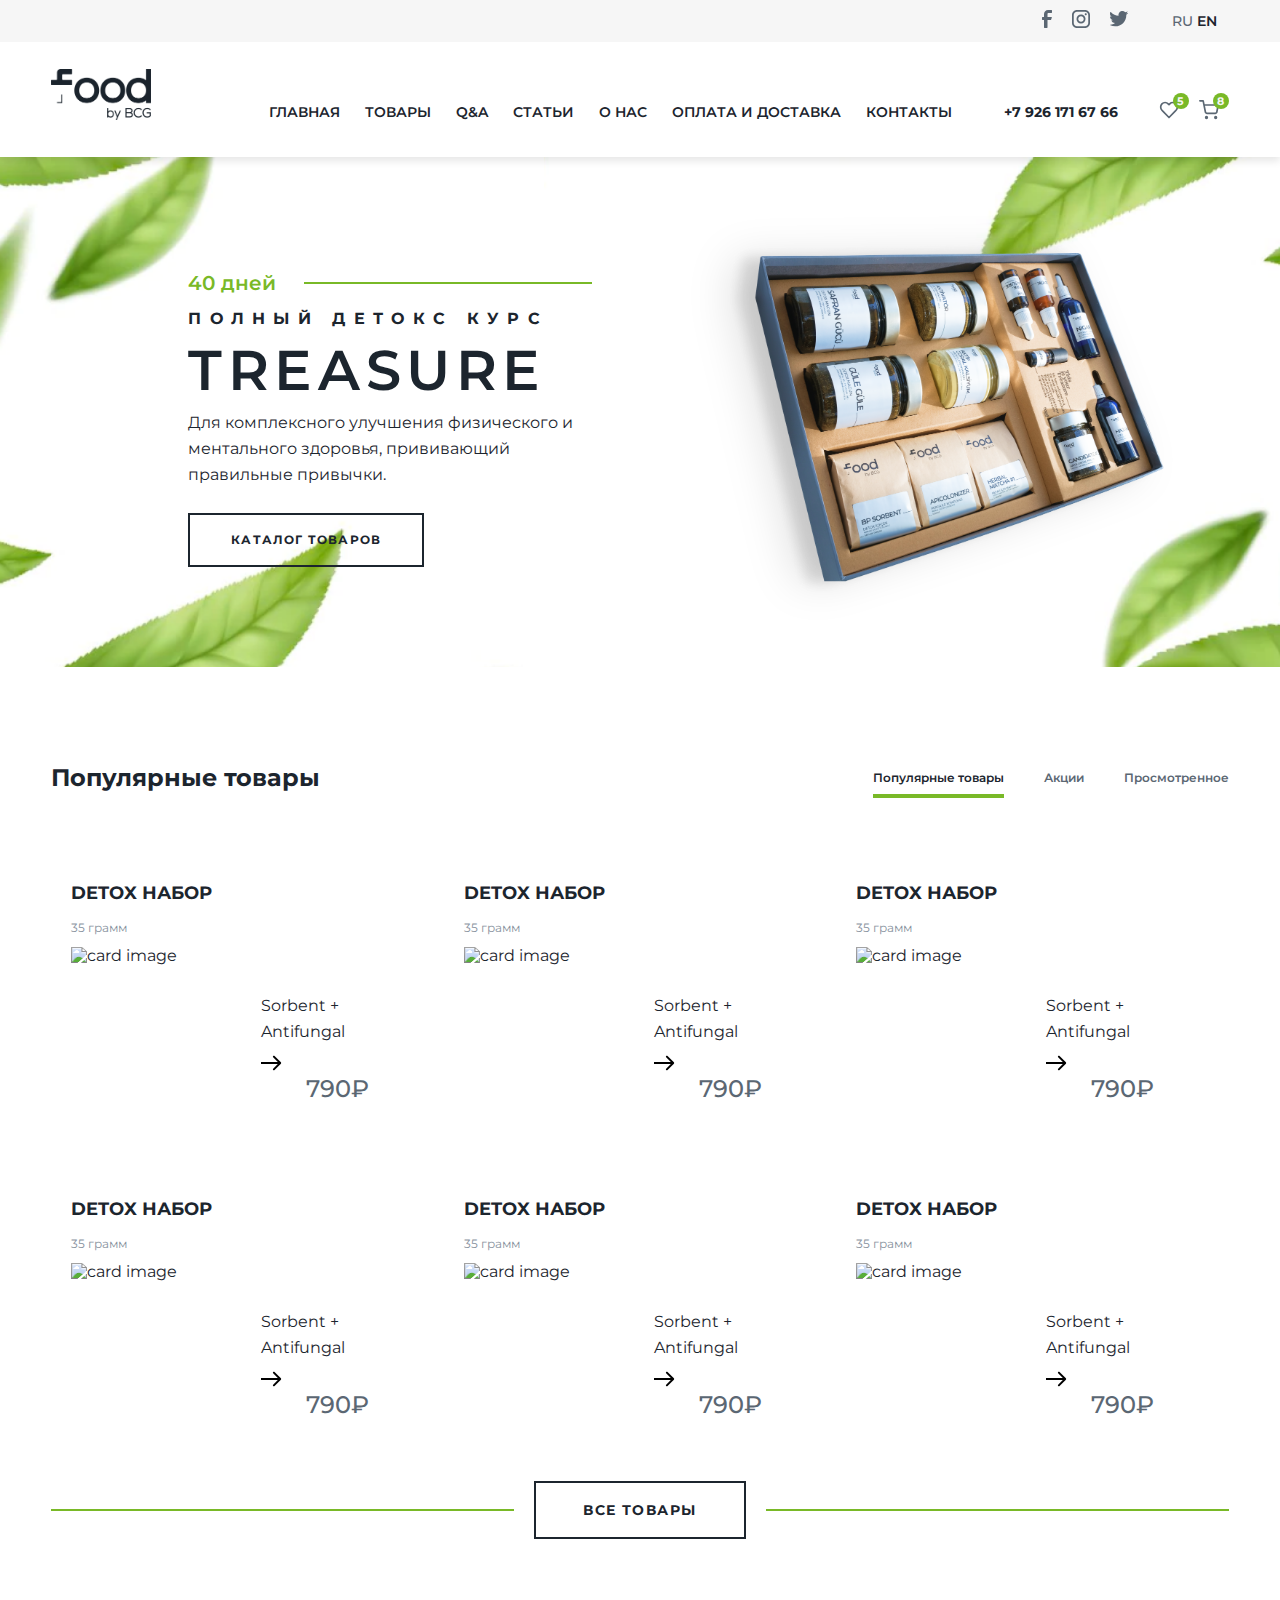
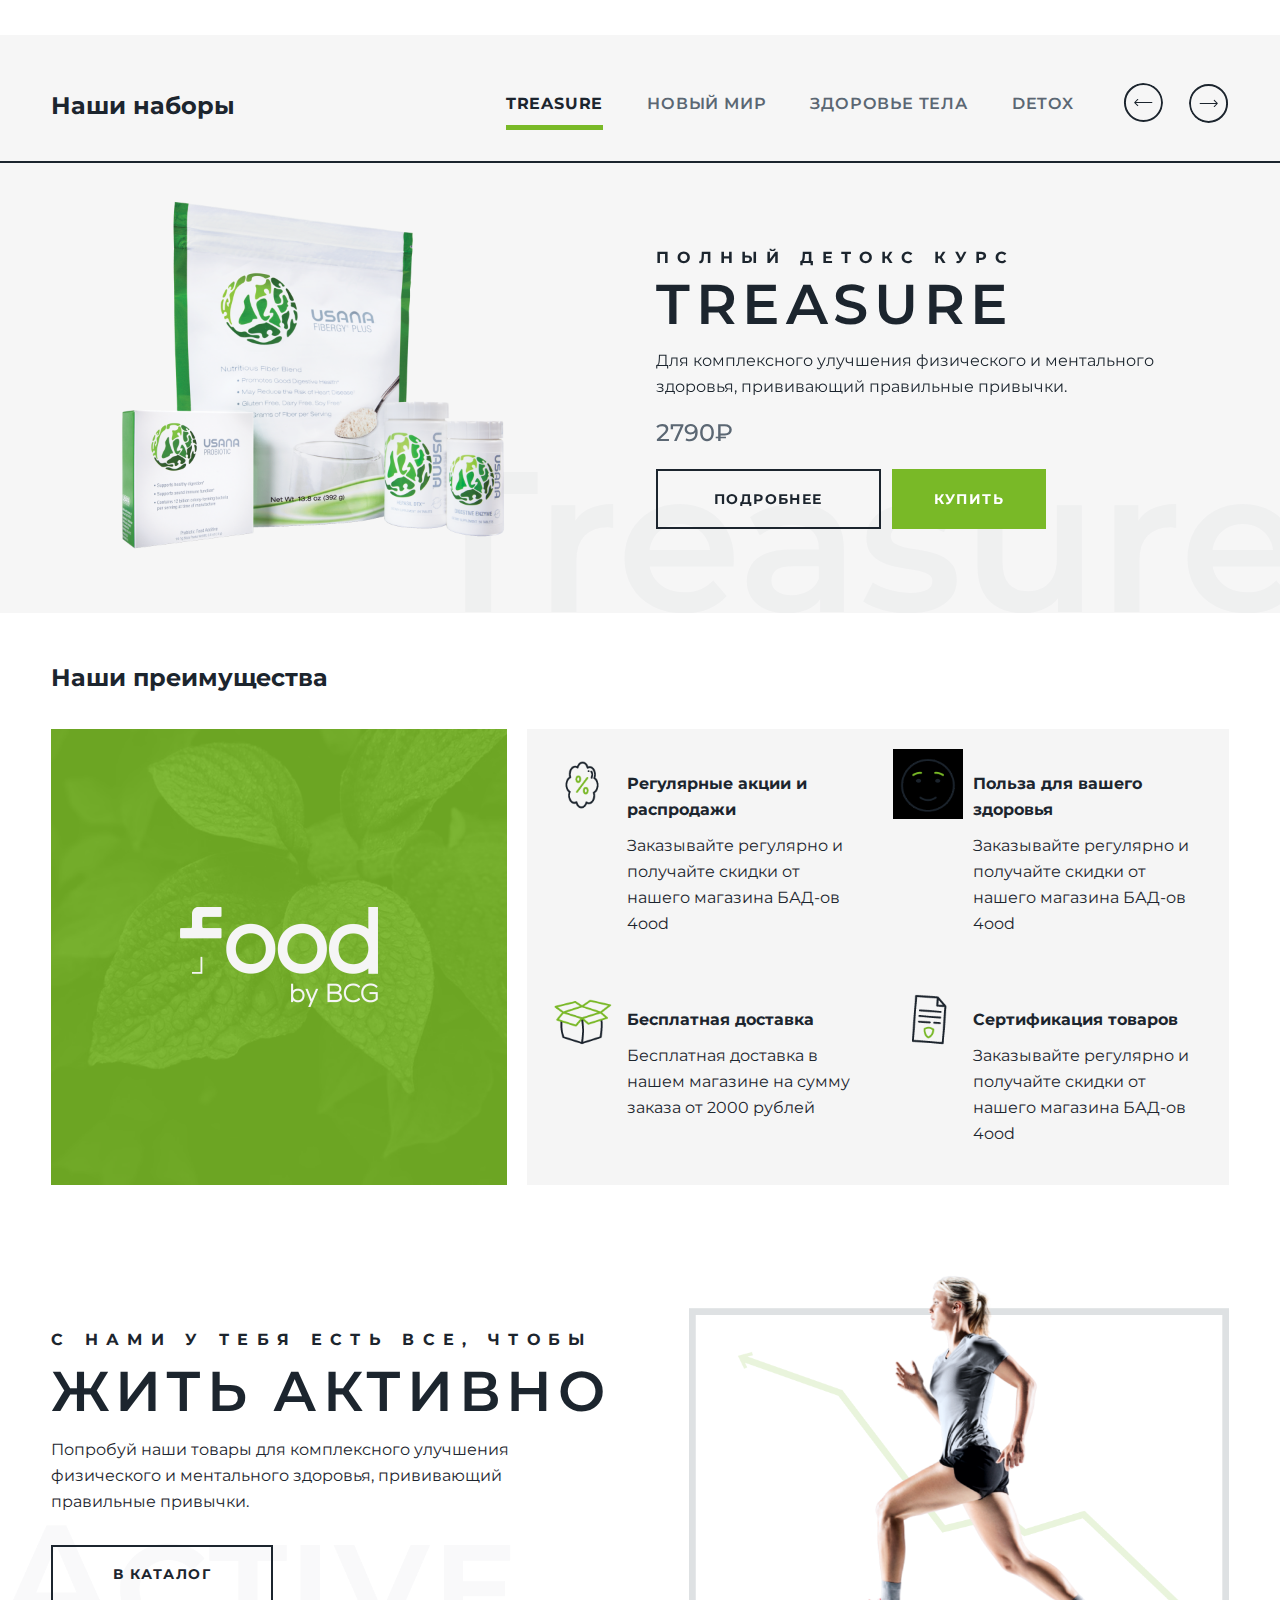
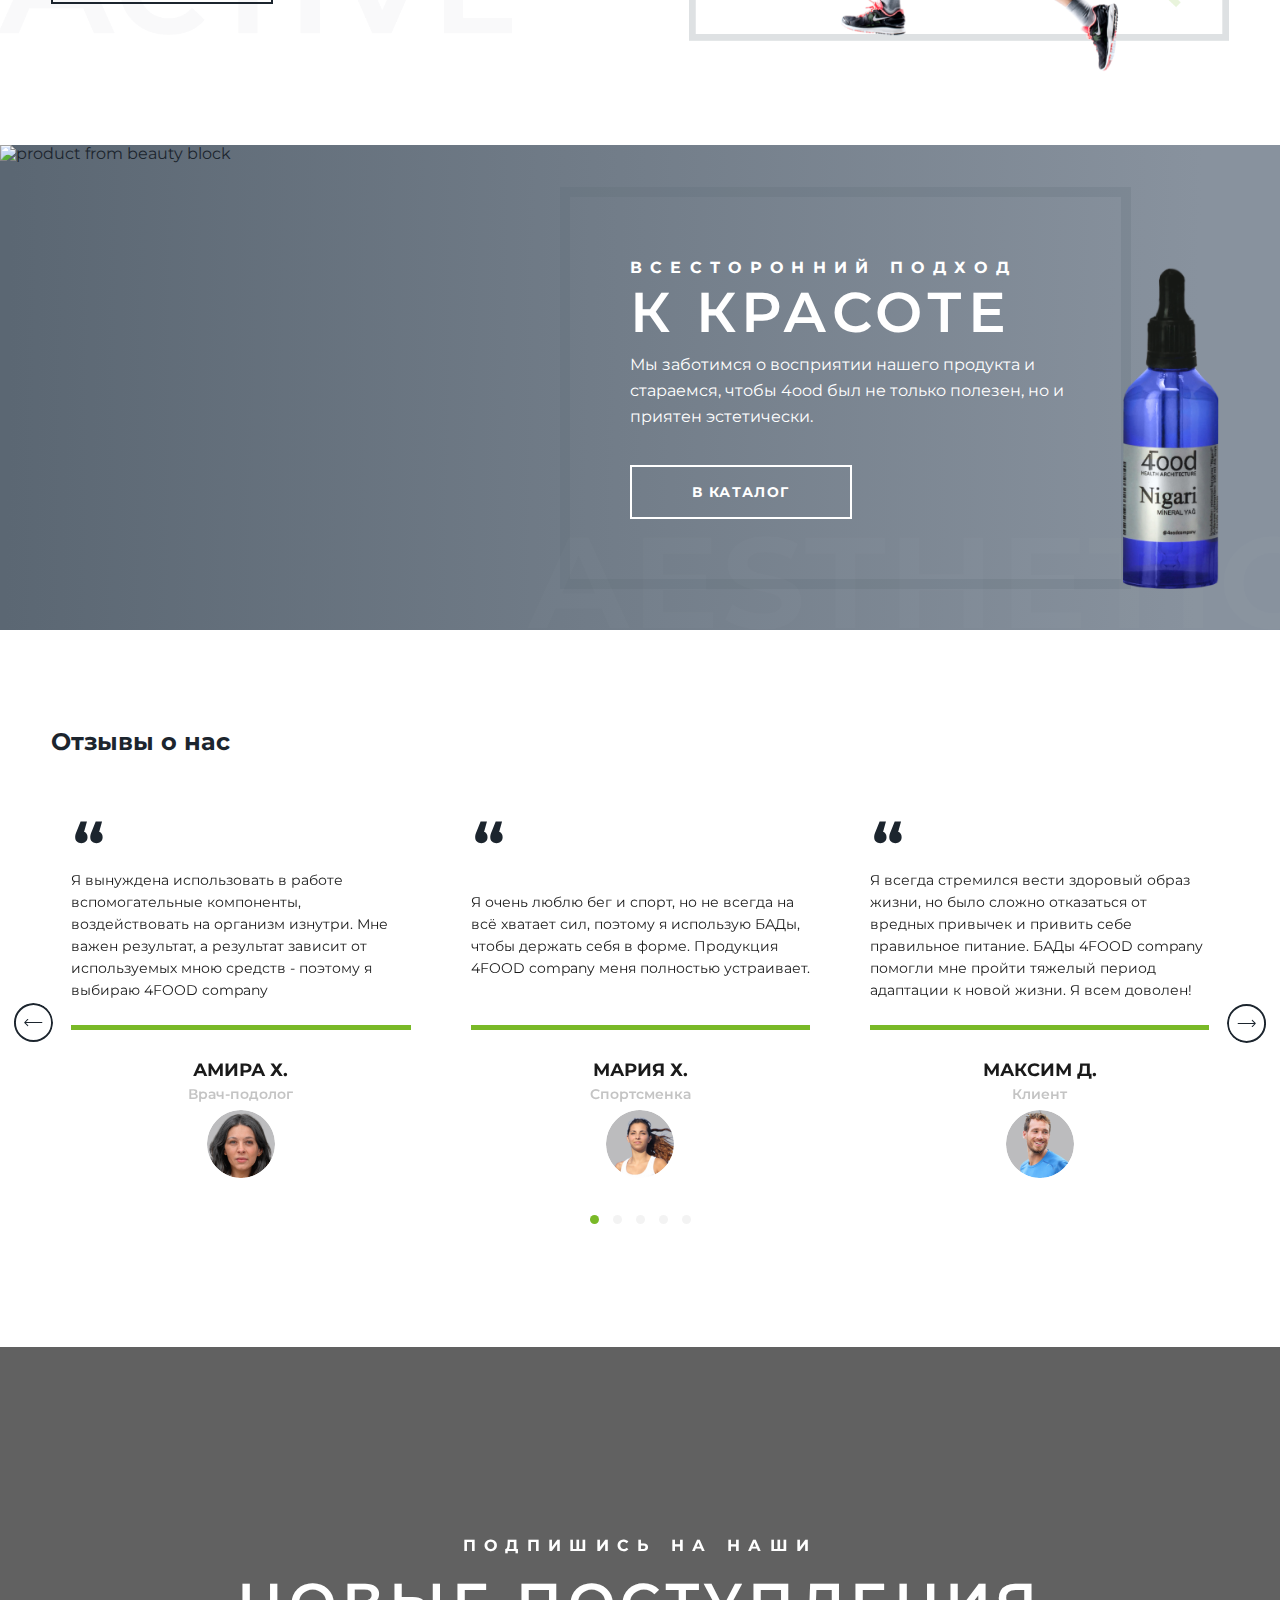
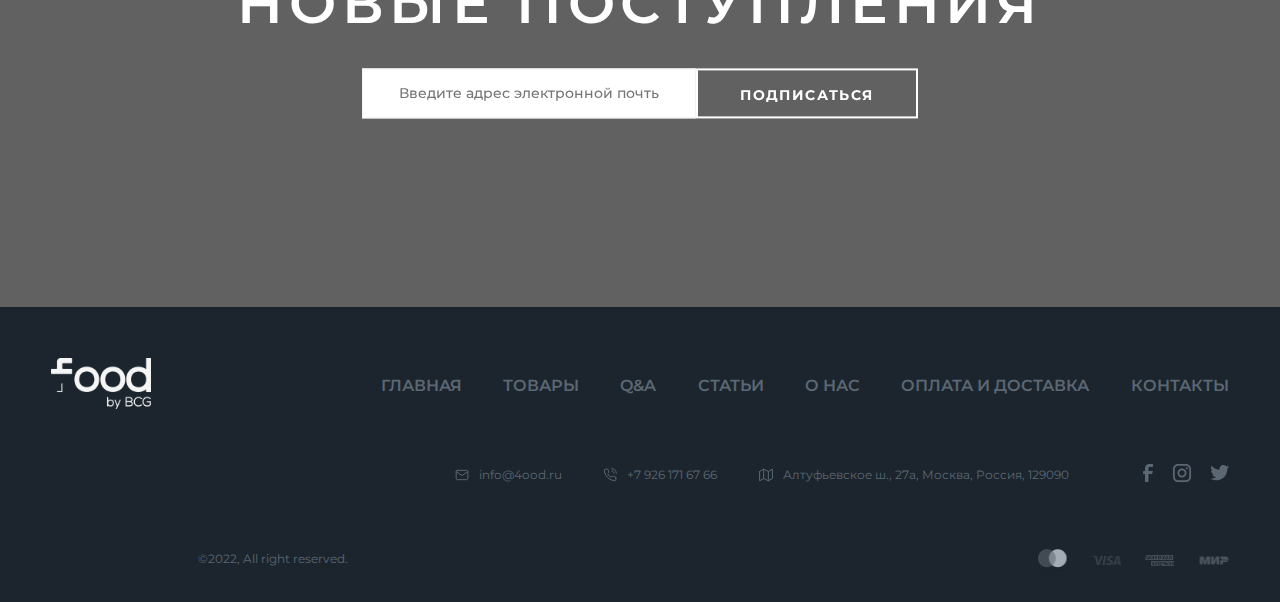
==== commit 73aad4f4: "Add files via upload" ====
--- a/index.html
+++ b/index.html
@@ -293,7 +293,7 @@
         </div>
 
         <div class="card">
-          <a href="#" class="card__link"></a>
+          <a href="./product-list.html" class="card__link"></a>
           <div class="card-title-wrapper">
             <div class="card__title">Detox набор</div>
             <div class="card__label">TOP</div>
@@ -316,7 +316,7 @@
         </div>
 
         <div class="card">
-          <a href="#" class="card__link"></a>
+          <a href="./product-list.html" class="card__link"></a>
           <div class="card-title-wrapper">
             <div class="card__title">Detox набор</div>
             <div class="card__label">TOP</div>
@@ -337,7 +337,7 @@
         </div>
 
         <div class="card">
-          <a href="#" class="card__link"></a>
+          <a href="./product-list.html" class="card__link"></a>
           <div class="card-title-wrapper">
             <div class="card__title">Detox набор</div>
             <div class="card__label">TOP</div>
@@ -358,7 +358,7 @@
         </div>
 
         <div class="card">
-          <a href="#" class="card__link"></a>
+          <a href="./product-list.html" class="card__link"></a>
           <div class="card-title-wrapper">
             <div class="card__title">Detox набор</div>
             <div class="card__label">TOP</div>
@@ -379,7 +379,7 @@
         </div>
 
         <div class="card">
-          <a href="#" class="card__link"></a>
+          <a href="./product-list.html" class="card__link"></a>
           <div class="card-title-wrapper">
             <div class="card__title">Detox набор</div>
             <div class="card__label">TOP</div>
